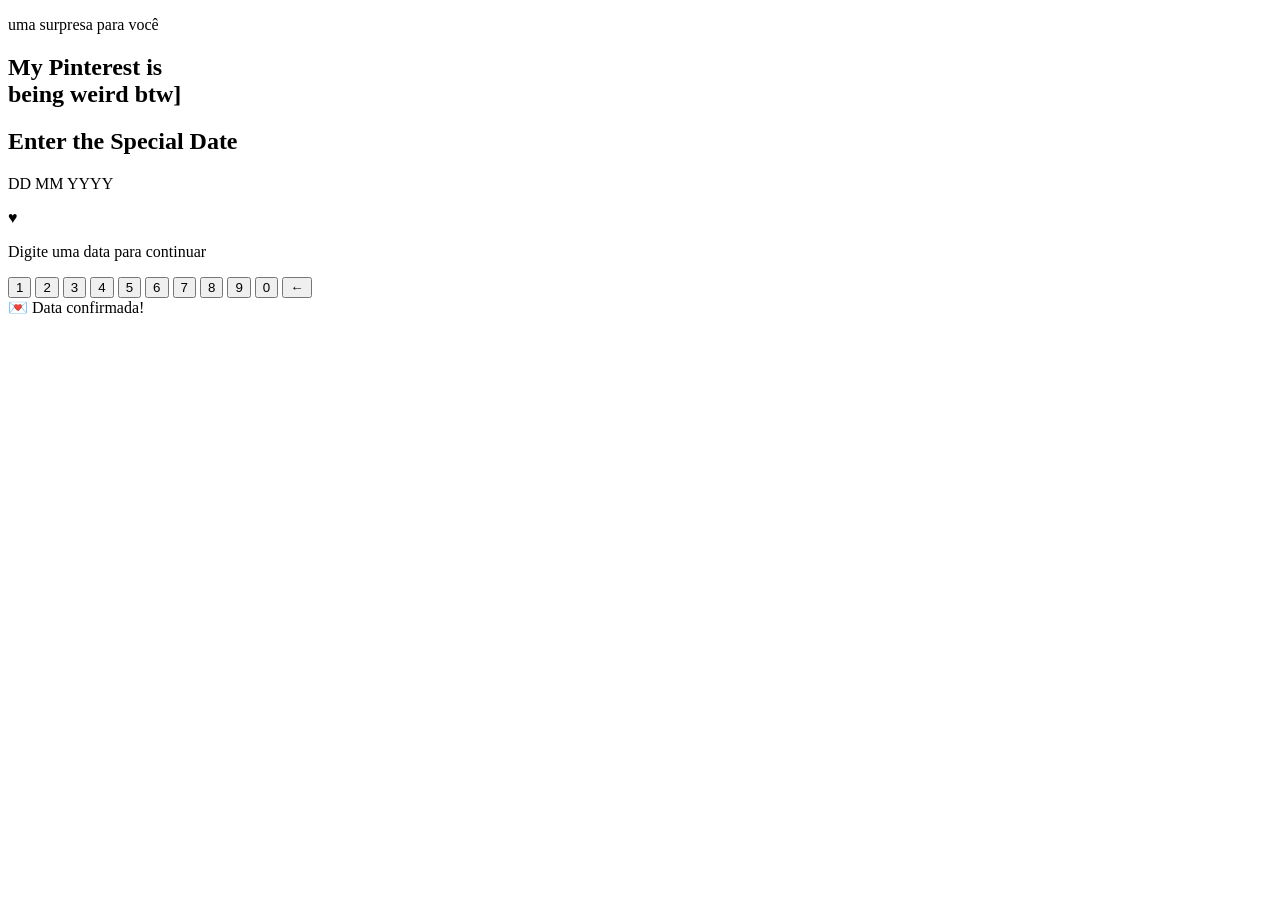
==== entrada-especial/index.html @ fdd42e80 "feat: adicionar entrada original do arquivo zip" ====
<!doctype html>
<html lang="pt-BR">
  <head>
    <meta charset="UTF-8" />
    <meta name="viewport" content="width=device-width, initial-scale=1.0" />
    <meta name="theme-color" content="#fff3fa" />
    <title>Uma data especial</title>
    <link rel="stylesheet" href="styles.css" />
  </head>
  <body>
    <main class="page-shell">
      <section class="hero" aria-labelledby="page-title">
        <p class="eyebrow">uma surpresa para você</p>
        <h1 id="page-title">My Pinterest is<br />being weird btw]</h1>
      </section>

      <section class="date-card" aria-labelledby="date-title">
        <div class="card-content">
          <h2 id="date-title">Enter the Special Date</h2>
          <p class="date-hint">DD MM YYYY</p>

          <div class="date-display" aria-label="Data digitada" aria-live="polite">
            <span class="heart-mark" aria-hidden="true">♥</span>
            <div class="date-slots" id="date-slots"></div>
          </div>
          <p class="status" id="status" role="status">Digite uma data para continuar</p>

          <div class="keypad" aria-label="Teclado numérico">
            <button class="key" type="button" data-key="1">1</button>
            <button class="key" type="button" data-key="2">2</button>
            <button class="key" type="button" data-key="3">3</button>
            <button class="key" type="button" data-key="4">4</button>
            <button class="key" type="button" data-key="5">5</button>
            <button class="key" type="button" data-key="6">6</button>
            <button class="key" type="button" data-key="7">7</button>
            <button class="key" type="button" data-key="8">8</button>
            <button class="key" type="button" data-key="9">9</button>
            <span class="key-spacer" aria-hidden="true"></span>
            <button class="key" type="button" data-key="0">0</button>
            <button class="key key-backspace" type="button" data-action="backspace" aria-label="Apagar último número">←</button>
          </div>
        </div>
      </section>
    </main>

    <div class="success-toast" id="success-toast" role="alert" aria-hidden="true">
      <span aria-hidden="true">💌</span>
      <span>Data confirmada!</span>
    </div>

    <script src="script.js"></script>
  </body>
</html>
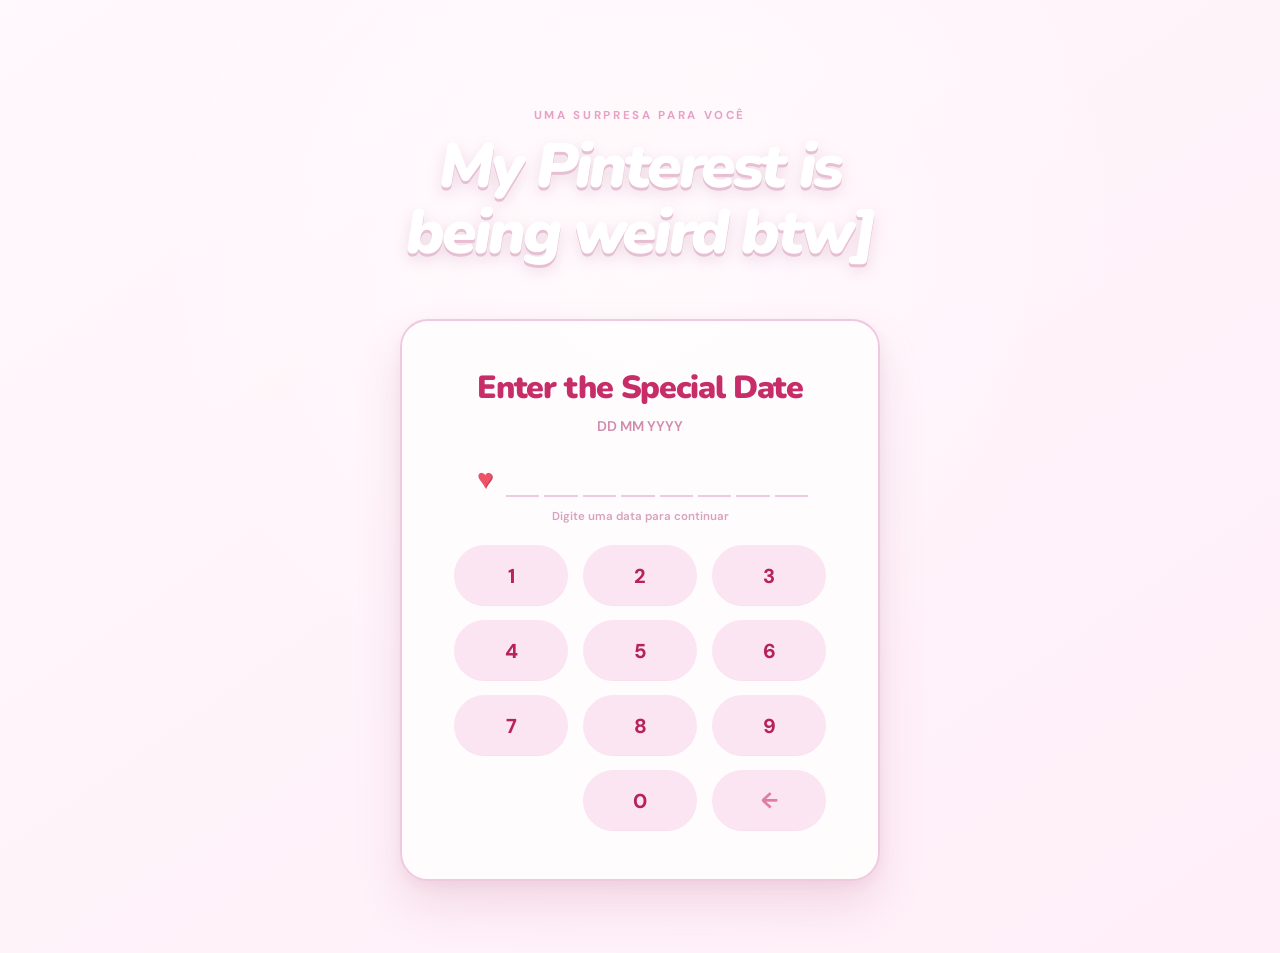
==== commit 401e6241: "feat: adicionar botao prosseguir apos data correta" ====
--- a/entrada-especial/index.html
+++ b/entrada-especial/index.html
@@ -6,6 +6,13 @@
     <meta name="theme-color" content="#fff3fa" />
     <title>Uma data especial</title>
     <link rel="stylesheet" href="styles.css" />
+    <style>
+      #proceed-button{display:none;width:100%;margin-top:18px;padding:14px 20px;border:0;border-radius:999px;background:#c62d69;color:#fff;font:700 15px 'DM Sans',Arial,sans-serif;cursor:pointer;box-shadow:0 10px 24px rgba(198,45,105,.2);transition:transform .15s ease,background .15s ease}
+      #proceed-button.visible{display:block;animation:proceedIn .35s ease both}
+      #proceed-button:active{transform:scale(.98)}
+      #proceed-button:hover{background:#b7215c}
+      @keyframes proceedIn{from{opacity:0;transform:translateY(8px)}to{opacity:1;transform:translateY(0)}}
+    </style>
   </head>
   <body>
     <main class="page-shell">
@@ -39,6 +46,8 @@
             <button class="key" type="button" data-key="0">0</button>
             <button class="key key-backspace" type="button" data-action="backspace" aria-label="Apagar último número">←</button>
           </div>
+
+          <button id="proceed-button" type="button" aria-hidden="true">prosseguir</button>
         </div>
       </section>
     </main>
--- a/entrada-especial/styles.css
+++ b/entrada-especial/styles.css
@@ -0,0 +1,207 @@
+@import url('https://fonts.googleapis.com/css2?family=DM+Sans:wght@400;500;600;700&family=Nunito:wght@700;800;900&display=swap');
+
+:root {
+  --pink-bg: #fff3fa;
+  --pink-card: #fffdfd;
+  --pink-soft: #fce5f3;
+  --pink-soft-hover: #f8d3ea;
+  --pink-line: #efc9df;
+  --pink-main: #c62d69;
+  --pink-dark: #b7215c;
+  --text-muted: #d18cae;
+  --shadow: 0 24px 45px rgba(173, 84, 124, 0.16), 0 5px 12px rgba(173, 84, 124, 0.08);
+}
+
+* { box-sizing: border-box; }
+
+html { min-height: 100%; }
+
+body {
+  min-height: 100vh;
+  margin: 0;
+  color: var(--pink-main);
+  background:
+    radial-gradient(circle at 50% 26%, rgba(255, 255, 255, 0.54), transparent 32rem),
+    linear-gradient(145deg, #fff8fc 0%, var(--pink-bg) 52%, #ffeff8 100%);
+  font-family: 'DM Sans', Arial, sans-serif;
+}
+
+button { font: inherit; }
+
+.page-shell {
+  width: min(100%, 760px);
+  min-height: 100vh;
+  margin: 0 auto;
+  padding: clamp(62px, 12vh, 128px) 24px 72px;
+  display: flex;
+  flex-direction: column;
+  align-items: center;
+}
+
+.hero {
+  margin-bottom: clamp(34px, 6vh, 60px);
+  text-align: center;
+}
+
+.eyebrow {
+  margin: 0 0 11px;
+  color: #e6a1c4;
+  font-size: 0.72rem;
+  font-weight: 700;
+  letter-spacing: 0.23em;
+  text-transform: uppercase;
+}
+
+h1 {
+  margin: 0;
+  color: #fff;
+  font-family: 'Nunito', Arial, sans-serif;
+  font-size: clamp(2.15rem, 6vw, 3.9rem);
+  font-style: italic;
+  font-weight: 900;
+  line-height: 1.05;
+  letter-spacing: -0.055em;
+  text-shadow: 0 3px 0 #e7bfd3, 0 6px 15px rgba(177, 105, 143, 0.21);
+}
+
+.date-card {
+  width: min(100%, 480px);
+  border: 2px solid var(--pink-line);
+  border-radius: 28px;
+  background: rgba(255, 253, 253, 0.93);
+  box-shadow: var(--shadow);
+}
+
+.card-content {
+  padding: clamp(31px, 6vw, 45px) clamp(24px, 7vw, 52px) clamp(34px, 6vw, 48px);
+}
+
+h2 {
+  margin: 0;
+  text-align: center;
+  color: var(--pink-main);
+  font-family: 'Nunito', Arial, sans-serif;
+  font-size: clamp(1.42rem, 4vw, 2rem);
+  font-weight: 900;
+  letter-spacing: -0.035em;
+}
+
+.date-hint {
+  margin: 8px 0 23px;
+  color: var(--text-muted);
+  font-size: 0.88rem;
+  font-weight: 600;
+  text-align: center;
+}
+
+.date-display {
+  min-height: 46px;
+  display: flex;
+  align-items: end;
+  justify-content: center;
+  gap: 8px;
+  padding: 0 0 7px;
+}
+
+.heart-mark {
+  width: 26px;
+  flex: 0 0 26px;
+  color: #ee5269;
+  font-size: 1.7rem;
+  line-height: 1;
+  text-align: center;
+  transform: translateY(-5px);
+  text-shadow: 1px 1px 0 #c93f55;
+}
+
+.date-slots {
+  width: min(100%, 302px);
+  display: grid;
+  grid-template-columns: repeat(8, 1fr);
+  gap: 5px;
+}
+
+.slot {
+  height: 29px;
+  display: grid;
+  place-items: center;
+  border-bottom: 2px solid var(--pink-line);
+  color: var(--pink-main);
+  font-size: 1rem;
+  font-weight: 800;
+  transition: border-color 160ms ease, color 160ms ease;
+}
+
+.slot.filled { border-color: var(--pink-main); }
+
+.status {
+  min-height: 18px;
+  margin: 5px 0 18px;
+  color: #d8a2bd;
+  font-size: 0.72rem;
+  font-weight: 600;
+  text-align: center;
+}
+
+.keypad {
+  display: grid;
+  grid-template-columns: repeat(3, minmax(0, 1fr));
+  gap: 14px 15px;
+}
+
+.key {
+  min-height: 61px;
+  border: 0;
+  border-radius: 999px;
+  color: var(--pink-dark);
+  background: var(--pink-soft);
+  cursor: pointer;
+  font-size: 1.26rem;
+  font-weight: 800;
+  box-shadow: inset 0 -1px 0 rgba(190, 63, 116, 0.03);
+  transition: transform 140ms ease, background 140ms ease, box-shadow 140ms ease;
+  -webkit-tap-highlight-color: transparent;
+}
+
+.key:hover { background: var(--pink-soft-hover); }
+.key:focus-visible { outline: 3px solid #bc5d8c; outline-offset: 3px; }
+.key:active { transform: translateY(2px) scale(0.98); box-shadow: none; }
+.key-backspace { color: #dc7ea8; font-size: 1.38rem; }
+.key-spacer { display: block; }
+
+.success-toast {
+  position: fixed;
+  top: 24px;
+  left: 50%;
+  display: flex;
+  align-items: center;
+  gap: 9px;
+  padding: 12px 19px;
+  border: 1px solid #f3bfd9;
+  border-radius: 999px;
+  color: var(--pink-dark);
+  background: #fff;
+  box-shadow: 0 12px 30px rgba(166, 75, 118, 0.17);
+  font-size: 0.9rem;
+  font-weight: 800;
+  opacity: 0;
+  pointer-events: none;
+  transform: translate(-50%, -14px);
+  transition: opacity 220ms ease, transform 220ms ease;
+}
+
+.success-toast.visible { opacity: 1; transform: translate(-50%, 0); }
+
+@media (max-width: 520px) {
+  .page-shell { padding-right: 17px; padding-left: 17px; }
+  .hero { margin-bottom: 30px; }
+  .eyebrow { font-size: 0.62rem; }
+  .date-card { border-radius: 23px; }
+  .card-content { padding-right: 20px; padding-left: 20px; }
+  .keypad { gap: 11px 10px; }
+  .key { min-height: 57px; }
+}
+
+@media (prefers-reduced-motion: reduce) {
+  *, *::before, *::after { scroll-behavior: auto !important; transition-duration: 0.01ms !important; }
+}
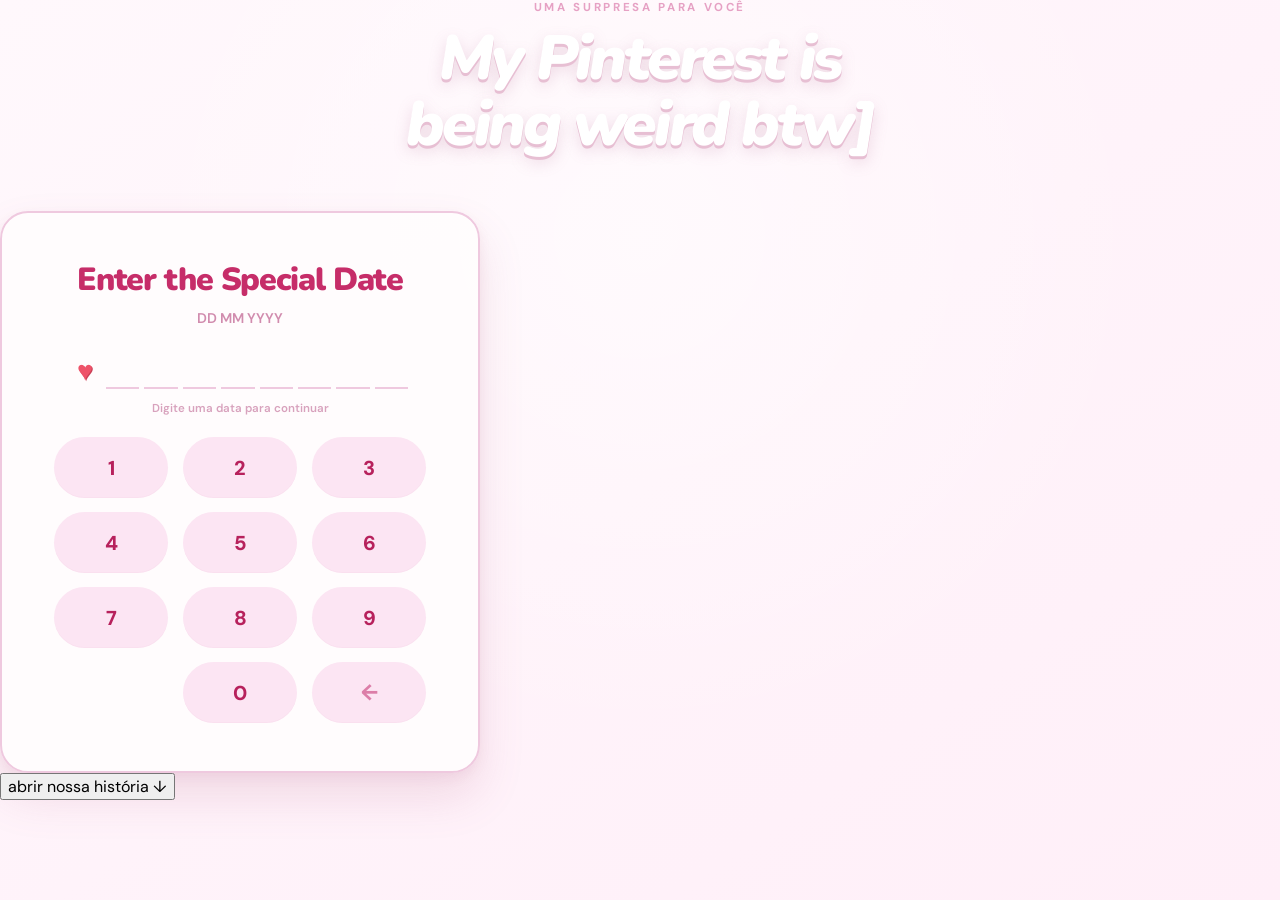
==== commit 1dd0dbdc: "fix: restaurar entrada original do zip" ====
--- a/entrada-especial/index.html
+++ b/entrada-especial/index.html
@@ -2,61 +2,36 @@
 <html lang="pt-BR">
   <head>
     <meta charset="UTF-8" />
-    <meta name="viewport" content="width=device-width, initial-scale=1.0" />
-    <meta name="theme-color" content="#fff3fa" />
+    <meta name="viewport" content="width=device-width, initial-scale=1.0, viewport-fit=cover" />
+    <meta name="theme-color" content="#faf9ef" />
     <title>Uma data especial</title>
     <link rel="stylesheet" href="styles.css" />
-    <style>
-      #proceed-button{display:none;width:100%;margin-top:18px;padding:14px 20px;border:0;border-radius:999px;background:#c62d69;color:#fff;font:700 15px 'DM Sans',Arial,sans-serif;cursor:pointer;box-shadow:0 10px 24px rgba(198,45,105,.2);transition:transform .15s ease,background .15s ease}
-      #proceed-button.visible{display:block;animation:proceedIn .35s ease both}
-      #proceed-button:active{transform:scale(.98)}
-      #proceed-button:hover{background:#b7215c}
-      @keyframes proceedIn{from{opacity:0;transform:translateY(8px)}to{opacity:1;transform:translateY(0)}}
-    </style>
   </head>
   <body>
-    <main class="page-shell">
-      <section class="hero" aria-labelledby="page-title">
-        <p class="eyebrow">uma surpresa para você</p>
-        <h1 id="page-title">My Pinterest is<br />being weird btw]</h1>
-      </section>
-
-      <section class="date-card" aria-labelledby="date-title">
-        <div class="card-content">
-          <h2 id="date-title">Enter the Special Date</h2>
-          <p class="date-hint">DD MM YYYY</p>
-
-          <div class="date-display" aria-label="Data digitada" aria-live="polite">
-            <span class="heart-mark" aria-hidden="true">♥</span>
-            <div class="date-slots" id="date-slots"></div>
+    <main class="entry-screen" id="entry-screen">
+      <div class="entry-content">
+        <section class="hero" aria-labelledby="page-title">
+          <p class="eyebrow">uma surpresa para você</p>
+          <h1 id="page-title">My Pinterest is<br />being weird btw]</h1>
+        </section>
+        <section class="date-card" aria-labelledby="date-title">
+          <div class="card-content">
+            <h2 id="date-title">Enter the Special Date</h2>
+            <p class="date-hint">DD MM YYYY</p>
+            <div class="date-display" aria-label="Data digitada" aria-live="polite"><span class="heart-mark" aria-hidden="true">♥</span><div class="date-slots" id="date-slots"></div></div>
+            <p class="status" id="status" role="status">Digite uma data para continuar</p>
+            <div class="keypad" aria-label="Teclado numérico">
+              <button class="key" type="button" data-key="1">1</button><button class="key" type="button" data-key="2">2</button><button class="key" type="button" data-key="3">3</button>
+              <button class="key" type="button" data-key="4">4</button><button class="key" type="button" data-key="5">5</button><button class="key" type="button" data-key="6">6</button>
+              <button class="key" type="button" data-key="7">7</button><button class="key" type="button" data-key="8">8</button><button class="key" type="button" data-key="9">9</button>
+              <span class="key-spacer" aria-hidden="true"></span><button class="key" type="button" data-key="0">0</button><button class="key key-backspace" type="button" data-action="backspace" aria-label="Apagar último número">←</button>
+            </div>
           </div>
-          <p class="status" id="status" role="status">Digite uma data para continuar</p>
-
-          <div class="keypad" aria-label="Teclado numérico">
-            <button class="key" type="button" data-key="1">1</button>
-            <button class="key" type="button" data-key="2">2</button>
-            <button class="key" type="button" data-key="3">3</button>
-            <button class="key" type="button" data-key="4">4</button>
-            <button class="key" type="button" data-key="5">5</button>
-            <button class="key" type="button" data-key="6">6</button>
-            <button class="key" type="button" data-key="7">7</button>
-            <button class="key" type="button" data-key="8">8</button>
-            <button class="key" type="button" data-key="9">9</button>
-            <span class="key-spacer" aria-hidden="true"></span>
-            <button class="key" type="button" data-key="0">0</button>
-            <button class="key key-backspace" type="button" data-action="backspace" aria-label="Apagar último número">←</button>
-          </div>
-
-          <button id="proceed-button" type="button" aria-hidden="true">prosseguir</button>
-        </div>
-      </section>
+        </section>
+        <div class="continue-area" id="continue-area" aria-hidden="true"><button class="continue-button" id="open-book" type="button">abrir nossa história <span aria-hidden="true">↓</span></button></div>
+      </div>
     </main>
-
-    <div class="success-toast" id="success-toast" role="alert" aria-hidden="true">
-      <span aria-hidden="true">💌</span>
-      <span>Data confirmada!</span>
-    </div>
-
+    <div class="success-toast" id="success-toast" role="alert" aria-hidden="true"><span aria-hidden="true">💌</span><span>Data confirmada!</span></div>
     <script src="script.js"></script>
   </body>
 </html>
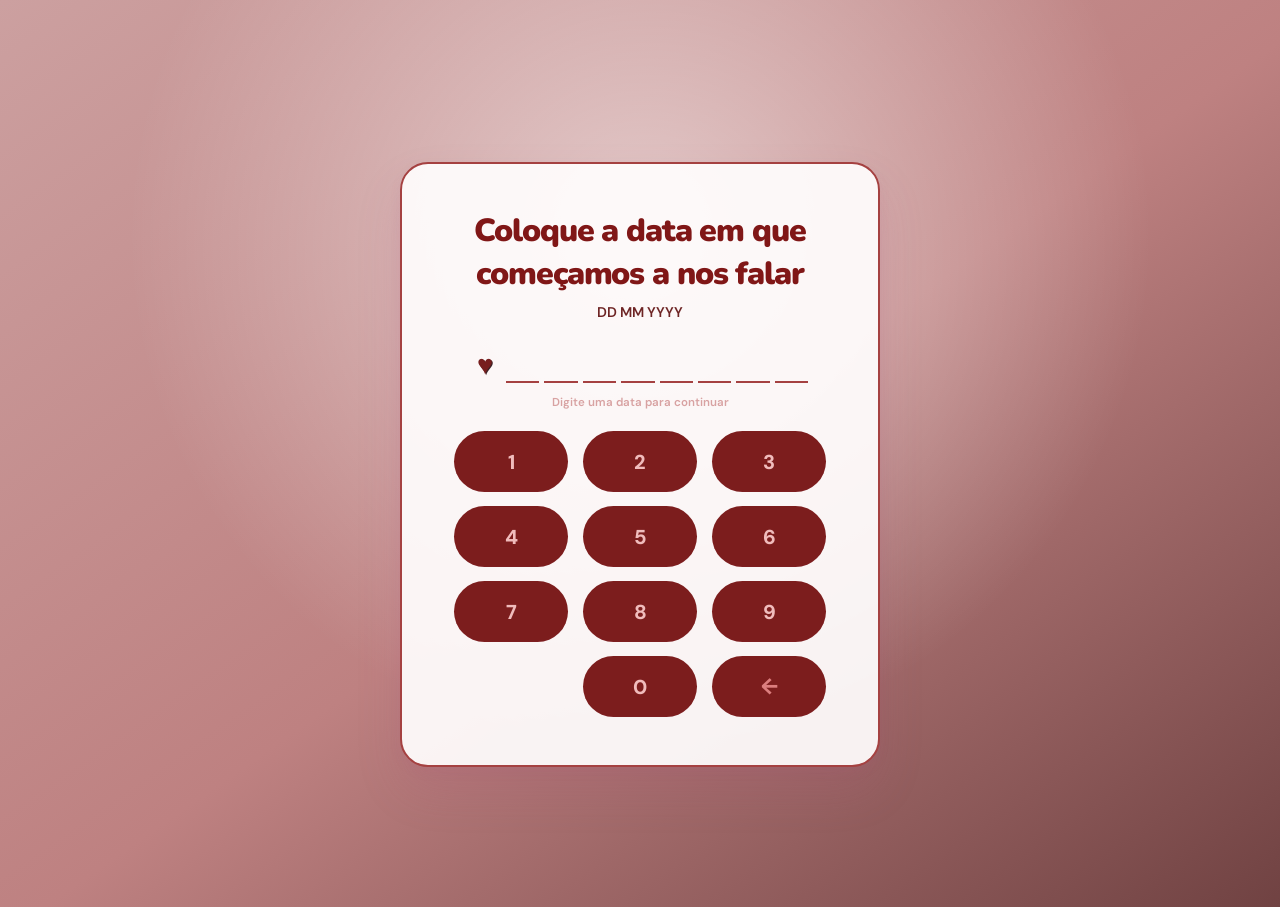
==== commit fb662867: "melhorias" ====
--- a/entrada-especial/index.html
+++ b/entrada-especial/index.html
@@ -4,19 +4,17 @@
     <meta charset="UTF-8" />
     <meta name="viewport" content="width=device-width, initial-scale=1.0, viewport-fit=cover" />
     <meta name="theme-color" content="#faf9ef" />
-    <title>Uma data especial</title>
-    <link rel="stylesheet" href="styles.css" />
+    <title>eu te amo</title>
+    <link rel="stylesheet" href="entry.css" />
   </head>
   <body>
     <main class="entry-screen" id="entry-screen">
       <div class="entry-content">
         <section class="hero" aria-labelledby="page-title">
-          <p class="eyebrow">uma surpresa para você</p>
-          <h1 id="page-title">My Pinterest is<br />being weird btw]</h1>
         </section>
         <section class="date-card" aria-labelledby="date-title">
           <div class="card-content">
-            <h2 id="date-title">Enter the Special Date</h2>
+            <h2 id="date-title">Coloque a data em que começamos a nos falar</h2>
             <p class="date-hint">DD MM YYYY</p>
             <div class="date-display" aria-label="Data digitada" aria-live="polite"><span class="heart-mark" aria-hidden="true">♥</span><div class="date-slots" id="date-slots"></div></div>
             <p class="status" id="status" role="status">Digite uma data para continuar</p>
@@ -28,10 +26,10 @@
             </div>
           </div>
         </section>
-        <div class="continue-area" id="continue-area" aria-hidden="true"><button class="continue-button" id="open-book" type="button">abrir nossa história <span aria-hidden="true">↓</span></button></div>
+        <div class="continue-area" id="continue-area" aria-hidden="true"><button class="continue-button" id="open-book" type="button">começar<span aria-hidden="true">↓</span></button></div>
       </div>
     </main>
-    <div class="success-toast" id="success-toast" role="alert" aria-hidden="true"><span aria-hidden="true">💌</span><span>Data confirmada!</span></div>
+    <div class="success-toast" id="success-toast" role="alert" aria-hidden="true"><span aria-hidden="true"></span><span>Data confirmada!</span></div>
     <script src="script.js"></script>
   </body>
 </html>
--- a/entrada-especial/entry.css
+++ b/entrada-especial/entry.css
@@ -0,0 +1,318 @@
+@import url("https://fonts.googleapis.com/css2?family=DM+Sans:wght@400;500;600;700&family=Nunito:wght@700;800;900&display=swap");
+
+:root {
+  --pink-bg: #be8181;
+  --pink-card: #b16969;
+  --pink-soft: #7c1d1d;
+  --pink-soft-hover: #bd6a6a;
+  --pink-line: #a54141;
+  --pink-main: #801717;
+  --pink-dark: #f0bcbc;
+  --text-muted: #6e2525;
+  --shadow:
+    0 24px 45px rgba(173, 84, 124, 0.16), 0 5px 12px rgba(173, 84, 124, 0.08);
+}
+
+* {
+  box-sizing: border-box;
+}
+
+html {
+  min-height: 100%;
+}
+
+body {
+  min-height: 100vh;
+  margin: 0;
+  color: var(--pink-main);
+  background:
+    radial-gradient(
+      circle at 50% 26%,
+      rgba(255, 255, 255, 0.54),
+      transparent 32rem
+    ),
+    linear-gradient(145deg, #cca0a0 0%, var(--pink-bg) 52%, #704242 100%);
+  font-family: "DM Sans", Arial, sans-serif;
+}
+
+button {
+  font: inherit;
+}
+
+.entry-screen {
+  width: min(100%, 760px);
+  min-height: 100vh;
+  margin: 0 auto;
+  padding: clamp(62px, 12vh, 128px) 24px 72px;
+  display: flex;
+  flex-direction: column;
+  align-items: center;
+}
+
+.entry-content {
+  width: 100%;
+  display: flex;
+  flex-direction: column;
+  align-items: center;
+}
+
+.hero {
+  margin-bottom: clamp(34px, 6vh, 60px);
+  text-align: center;
+}
+
+.eyebrow {
+  margin: 0 0 11px;
+  color: #f0e4e4;
+  font-size: 0.72rem;
+  font-weight: 700;
+  letter-spacing: 0.23em;
+  text-transform: uppercase;
+}
+
+h1 {
+  margin: 0;
+  color: #461111;
+  font-family: "Nunito", Arial, sans-serif;
+  font-size: clamp(2.15rem, 6vw, 3.9rem);
+  font-style: italic;
+  font-weight: 900;
+  line-height: 1.05;
+  letter-spacing: -0.055em;
+  text-shadow:
+    0 3px 0 #552e2e,
+    0 6px 15px rgba(177, 105, 143, 0.21);
+}
+
+.date-card {
+  width: min(100%, 480px);
+  border: 2px solid var(--pink-line);
+  border-radius: 28px;
+  background: rgba(255, 253, 253, 0.93);
+  box-shadow: var(--shadow);
+}
+
+.card-content {
+  padding: clamp(31px, 6vw, 45px) clamp(24px, 7vw, 52px) clamp(34px, 6vw, 48px);
+}
+
+h2 {
+  margin: 0;
+  text-align: center;
+  color: var(--pink-main);
+  font-family: "Nunito", Arial, sans-serif;
+  font-size: clamp(1.42rem, 4vw, 2rem);
+  font-weight: 900;
+  letter-spacing: -0.035em;
+}
+
+.date-hint {
+  margin: 8px 0 23px;
+  color: var(--text-muted);
+  font-size: 0.88rem;
+  font-weight: 600;
+  text-align: center;
+}
+
+.date-display {
+  min-height: 46px;
+  display: flex;
+  align-items: end;
+  justify-content: center;
+  gap: 8px;
+  padding: 0 0 7px;
+}
+
+.heart-mark {
+  width: 26px;
+  flex: 0 0 26px;
+  color: #771e1e;
+  font-size: 1.7rem;
+  line-height: 1;
+  text-align: center;
+  transform: translateY(-5px);
+  text-shadow: 1px 1px 0 #3d2226;
+}
+
+.date-slots {
+  width: min(100%, 302px);
+  display: grid;
+  grid-template-columns: repeat(8, 1fr);
+  gap: 5px;
+}
+
+.slot {
+  height: 29px;
+  display: grid;
+  place-items: center;
+  border-bottom: 2px solid var(--pink-line);
+  color: var(--pink-main);
+  font-size: 1rem;
+  font-weight: 800;
+  transition:
+    border-color 160ms ease,
+    color 160ms ease;
+}
+
+.slot.filled {
+  border-color: var(--pink-main);
+}
+
+.status {
+  min-height: 18px;
+  margin: 5px 0 18px;
+  color: #d8a2a2;
+  font-size: 0.72rem;
+  font-weight: 600;
+  text-align: center;
+}
+
+.keypad {
+  display: grid;
+  grid-template-columns: repeat(3, minmax(0, 1fr));
+  gap: 14px 15px;
+}
+
+.key {
+  min-height: 61px;
+  border: 0;
+  border-radius: 999px;
+  color: var(--pink-dark);
+  background: var(--pink-soft);
+  cursor: pointer;
+  font-size: 1.26rem;
+  font-weight: 800;
+  box-shadow: inset 0 -1px 0 rgba(190, 63, 116, 0.03);
+  transition:
+    transform 140ms ease,
+    background 140ms ease,
+    box-shadow 140ms ease;
+  -webkit-tap-highlight-color: transparent;
+}
+
+.key:hover {
+  background: var(--pink-soft-hover);
+}
+.key:focus-visible {
+  outline: 3px solid #bc5d5d;
+  outline-offset: 3px;
+}
+.key:active {
+  transform: translateY(2px) scale(0.98);
+  box-shadow: none;
+}
+.key-backspace {
+  color: #dc7e7e;
+  font-size: 1.38rem;
+}
+.key-spacer {
+  display: block;
+}
+
+.success-toast {
+  position: fixed;
+  top: 24px;
+  left: 50%;
+  display: flex;
+  align-items: center;
+  gap: 9px;
+  padding: 12px 19px;
+  border: 1px solid #f3bfbf;
+  border-radius: 999px;
+  color: var(--pink-dark);
+  background: #fff;
+  box-shadow: 0 12px 30px rgba(166, 75, 118, 0.17);
+  font-size: 0.9rem;
+  font-weight: 800;
+  opacity: 0;
+  pointer-events: none;
+  transform: translate(-50%, -14px);
+  transition:
+    opacity 220ms ease,
+    transform 220ms ease;
+}
+
+.success-toast.visible {
+  opacity: 1;
+  transform: translate(-50%, 0);
+}
+
+.continue-area {
+  width: min(100%, 480px);
+  margin-top: 24px;
+  display: grid;
+  place-items: center;
+  opacity: 0;
+  pointer-events: none;
+  transform: translateY(10px);
+  transition:
+    opacity 220ms ease,
+    transform 220ms ease;
+}
+
+.continue-area.ready {
+  opacity: 1;
+  pointer-events: auto;
+  transform: translateY(0);
+}
+
+.continue-button {
+  border: 0;
+  border-radius: 999px;
+  padding: 13px 22px;
+  color: #fff;
+  background: var(--pink-main);
+  cursor: pointer;
+  font-size: 0.9rem;
+  font-weight: 800;
+  box-shadow: 0 10px 22px rgba(198, 45, 105, 0.2);
+  transition:
+    background 140ms ease,
+    transform 140ms ease;
+}
+
+.continue-button:hover {
+  background: var(--pink-dark);
+}
+.continue-button:focus-visible {
+  outline: 3px solid #bc5d5d;
+  outline-offset: 3px;
+}
+.continue-button:active {
+  transform: translateY(2px);
+}
+
+@media (max-width: 520px) {
+  .entry-screen {
+    padding-right: 17px;
+    padding-left: 17px;
+  }
+  .hero {
+    margin-bottom: 30px;
+  }
+  .eyebrow {
+    font-size: 0.62rem;
+  }
+  .date-card {
+    border-radius: 23px;
+  }
+  .card-content {
+    padding-right: 20px;
+    padding-left: 20px;
+  }
+  .keypad {
+    gap: 11px 10px;
+  }
+  .key {
+    min-height: 57px;
+  }
+}
+
+@media (prefers-reduced-motion: reduce) {
+  *,
+  *::before,
+  *::after {
+    scroll-behavior: auto !important;
+    transition-duration: 0.01ms !important;
+  }
+}
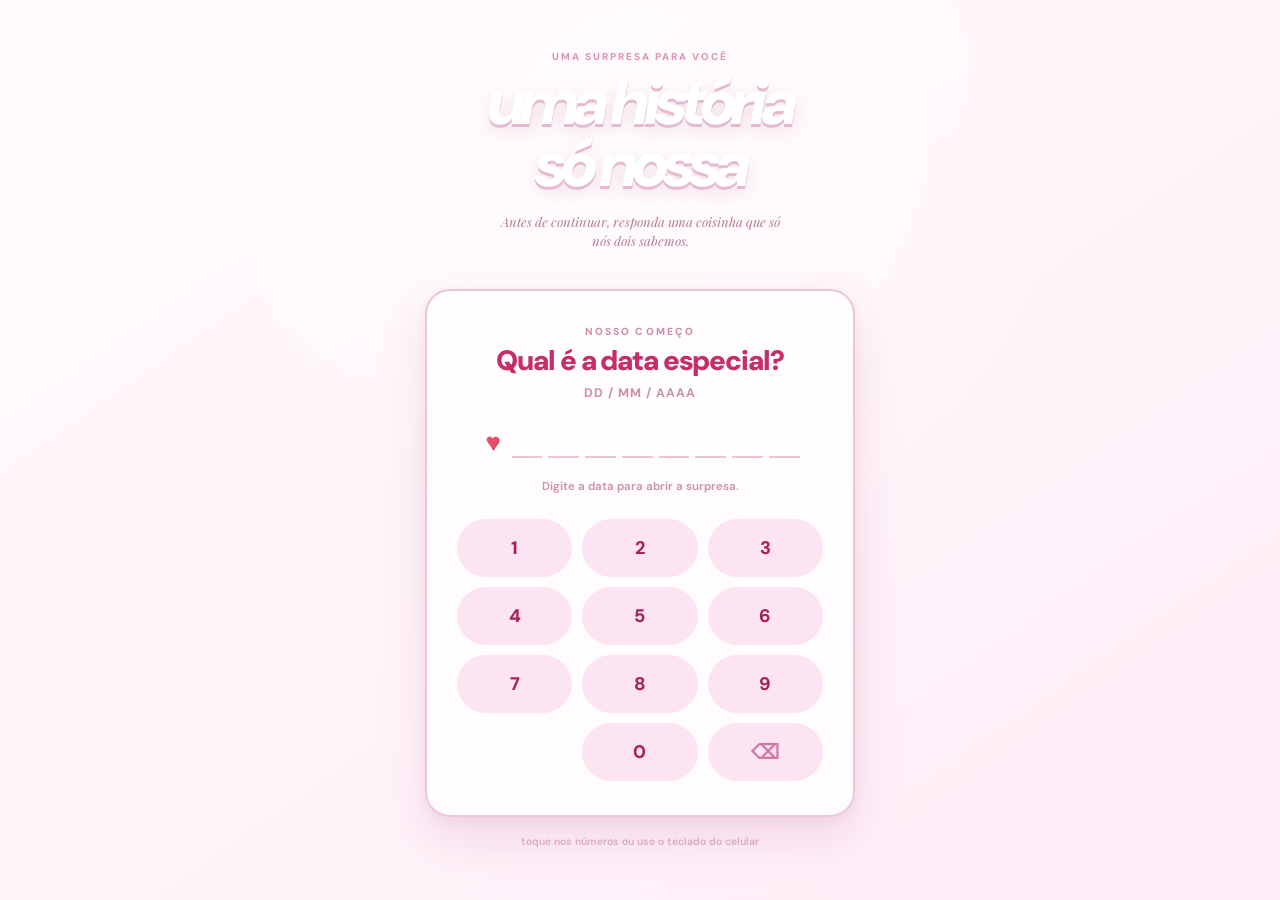
==== commit c9b72ce0: "Improve mobile romantic story experience" ====
--- a/entrada-especial/index.html
+++ b/entrada-especial/index.html
@@ -3,33 +3,64 @@
   <head>
     <meta charset="UTF-8" />
     <meta name="viewport" content="width=device-width, initial-scale=1.0, viewport-fit=cover" />
-    <meta name="theme-color" content="#faf9ef" />
-    <title>eu te amo</title>
+    <meta name="theme-color" content="#fff4fa" />
+    <meta name="description" content="Uma surpresa em forma de história." />
+    <title>Uma história só nossa</title>
     <link rel="stylesheet" href="entry.css" />
   </head>
   <body>
     <main class="entry-screen" id="entry-screen">
       <div class="entry-content">
-        <section class="hero" aria-labelledby="page-title">
-        </section>
+        <header class="entry-intro">
+          <p class="eyebrow">uma surpresa para você</p>
+          <h1>uma história<br />só nossa</h1>
+          <p class="intro-copy">Antes de continuar, responda uma coisinha que só nós dois sabemos.</p>
+        </header>
+
         <section class="date-card" aria-labelledby="date-title">
           <div class="card-content">
-            <h2 id="date-title">Coloque a data em que começamos a nos falar</h2>
-            <p class="date-hint">DD MM YYYY</p>
-            <div class="date-display" aria-label="Data digitada" aria-live="polite"><span class="heart-mark" aria-hidden="true">♥</span><div class="date-slots" id="date-slots"></div></div>
-            <p class="status" id="status" role="status">Digite uma data para continuar</p>
+            <p class="card-kicker">nosso começo</p>
+            <h2 id="date-title">Qual é a data especial?</h2>
+            <p class="date-hint">DD / MM / AAAA</p>
+
+            <div class="date-display" aria-label="Nenhuma data digitada" aria-live="polite">
+              <span class="heart-mark" aria-hidden="true">♥</span>
+              <div class="date-slots" id="date-slots"></div>
+            </div>
+            <p class="status" id="status" role="status">Digite a data para abrir a surpresa.</p>
+
             <div class="keypad" aria-label="Teclado numérico">
-              <button class="key" type="button" data-key="1">1</button><button class="key" type="button" data-key="2">2</button><button class="key" type="button" data-key="3">3</button>
-              <button class="key" type="button" data-key="4">4</button><button class="key" type="button" data-key="5">5</button><button class="key" type="button" data-key="6">6</button>
-              <button class="key" type="button" data-key="7">7</button><button class="key" type="button" data-key="8">8</button><button class="key" type="button" data-key="9">9</button>
-              <span class="key-spacer" aria-hidden="true"></span><button class="key" type="button" data-key="0">0</button><button class="key key-backspace" type="button" data-action="backspace" aria-label="Apagar último número">←</button>
+              <button class="key" type="button" data-key="1">1</button>
+              <button class="key" type="button" data-key="2">2</button>
+              <button class="key" type="button" data-key="3">3</button>
+              <button class="key" type="button" data-key="4">4</button>
+              <button class="key" type="button" data-key="5">5</button>
+              <button class="key" type="button" data-key="6">6</button>
+              <button class="key" type="button" data-key="7">7</button>
+              <button class="key" type="button" data-key="8">8</button>
+              <button class="key" type="button" data-key="9">9</button>
+              <span class="key-spacer" aria-hidden="true"></span>
+              <button class="key" type="button" data-key="0">0</button>
+              <button class="key key-backspace" type="button" data-action="backspace" aria-label="Apagar último número">⌫</button>
             </div>
           </div>
         </section>
-        <div class="continue-area" id="continue-area" aria-hidden="true"><button class="continue-button" id="open-book" type="button">começar<span aria-hidden="true">↓</span></button></div>
+
+        <div class="continue-area" id="continue-area" aria-hidden="true">
+          <button class="continue-button" id="open-book" type="button">
+            abrir nossa história <span aria-hidden="true">↓</span>
+          </button>
+        </div>
+
+        <p class="entry-footnote">toque nos números ou use o teclado do celular</p>
       </div>
     </main>
-    <div class="success-toast" id="success-toast" role="alert" aria-hidden="true"><span aria-hidden="true"></span><span>Data confirmada!</span></div>
+
+    <div class="success-toast" id="success-toast" role="alert" aria-hidden="true">
+      <span aria-hidden="true">💌</span>
+      <span>Data confirmada!</span>
+    </div>
+
     <script src="script.js"></script>
   </body>
 </html>
--- a/entrada-especial/entry.css
+++ b/entrada-especial/entry.css
@@ -1,318 +1,90 @@
-@import url("https://fonts.googleapis.com/css2?family=DM+Sans:wght@400;500;600;700&family=Nunito:wght@700;800;900&display=swap");
+@import url('https://fonts.googleapis.com/css2?family=DM+Sans:wght@400;500;600;700;800;900&family=Playfair+Display:ital,wght@0,400;0,500;0,600;0,700;1,400;1,500;1,600&display=swap');
 
 :root {
-  --pink-bg: #be8181;
-  --pink-card: #b16969;
-  --pink-soft: #7c1d1d;
-  --pink-soft-hover: #bd6a6a;
-  --pink-line: #a54141;
-  --pink-main: #801717;
-  --pink-dark: #f0bcbc;
-  --text-muted: #6e2525;
-  --shadow:
-    0 24px 45px rgba(173, 84, 124, 0.16), 0 5px 12px rgba(173, 84, 124, 0.08);
+  --bg: #fff4fa;
+  --card: #fffdfd;
+  --soft: #fce4f2;
+  --soft-hover: #f8d3e8;
+  --line: #edc5db;
+  --pink: #c62d69;
+  --pink-dark: #a92059;
+  --muted: #cd8eac;
+  --shadow: 0 22px 48px rgba(167, 74, 116, .15), 0 5px 12px rgba(167, 74, 116, .07);
+  --sans: 'DM Sans', Arial, sans-serif;
+  --serif: 'Playfair Display', Georgia, serif;
 }
 
-* {
-  box-sizing: border-box;
+* { box-sizing: border-box; }
+html { min-height: 100%; scroll-behavior: smooth; }
+body { min-width: 280px; min-height: 100svh; margin: 0; overflow-x: hidden; color: var(--pink); background: var(--bg); font-family: var(--sans); }
+button { font: inherit; }
+
+.entry-screen {
+  min-height: 100svh;
+  display: flex;
+  align-items: center;
+  justify-content: center;
+  padding: max(28px, env(safe-area-inset-top)) 14px max(30px, env(safe-area-inset-bottom));
+  background:
+    radial-gradient(circle at 50% 15%, rgba(255,255,255,.7), transparent 28rem),
+    linear-gradient(145deg, #fffafd 0%, var(--bg) 54%, #ffedf7 100%);
 }
 
-html {
-  min-height: 100%;
+.entry-content { width: min(100%, 430px); text-align: center; }
+.entry-intro { margin-bottom: clamp(22px, 5vh, 38px); }
+.eyebrow { margin: 0 0 9px; color: #db93b7; font-size: .62rem; font-weight: 800; letter-spacing: .2em; text-transform: uppercase; }
+.entry-intro h1 { margin: 0; color: #fff; font-size: clamp(2.65rem, 13vw, 4rem); font-weight: 900; font-style: italic; letter-spacing: -.08em; line-height: .97; text-shadow: 0 3px 0 #e5b9d0, 0 7px 18px rgba(177, 105, 143, .18); }
+.intro-copy { max-width: 280px; margin: 16px auto 0; color: #b67a98; font-family: var(--serif); font-size: .82rem; font-style: italic; line-height: 1.45; }
+
+.date-card { width: 100%; border: 2px solid var(--line); border-radius: 25px; background: rgba(255,253,253,.95); box-shadow: var(--shadow); }
+.card-content { padding: clamp(24px, 6vw, 34px) clamp(18px, 6vw, 30px) clamp(25px, 6vw, 34px); }
+.card-kicker { margin: 0 0 7px; color: var(--muted); font-size: .64rem; font-weight: 800; letter-spacing: .2em; text-transform: uppercase; }
+.card-content h2 { margin: 0; color: var(--pink); font-size: clamp(1.25rem, 6.8vw, 1.75rem); font-weight: 900; letter-spacing: -.04em; line-height: 1.15; }
+.date-hint { margin: 8px 0 21px; color: var(--muted); font-size: .78rem; font-weight: 700; letter-spacing: .08em; }
+.date-display { min-height: 42px; display: flex; align-items: end; justify-content: center; gap: 7px; padding-bottom: 6px; }
+.heart-mark { width: 24px; flex: 0 0 24px; color: #ea4d67; font-size: 1.5rem; line-height: 1; transform: translateY(-4px); text-shadow: 1px 1px 0 #ca3a55; }
+.date-slots { width: min(100%, 288px); display: grid; grid-template-columns: repeat(8, 1fr); gap: clamp(3px, 1.4vw, 6px); }
+.slot { height: 28px; display: grid; place-items: center; border-bottom: 2px solid var(--line); color: var(--pink); font-size: .92rem; font-weight: 900; }
+.slot.filled { border-color: var(--pink); }
+.status { min-height: 34px; display: grid; place-items: center; margin: 7px 0 14px; color: var(--muted); font-size: .72rem; font-weight: 600; line-height: 1.3; }
+.status.is-error { color: #b64d74; }
+.status.is-success { color: var(--pink); }
+.keypad { display: grid; grid-template-columns: repeat(3, minmax(0, 1fr)); gap: 10px; }
+.key { min-height: clamp(48px, 13vw, 58px); border: 0; border-radius: 999px; color: var(--pink-dark); background: var(--soft); cursor: pointer; font-size: 1.14rem; font-weight: 800; -webkit-tap-highlight-color: transparent; transition: transform .14s ease, background .14s ease, box-shadow .14s ease; }
+.key:hover { background: var(--soft-hover); }
+.key:active { transform: scale(.97); box-shadow: inset 0 2px 5px rgba(177, 66, 113, .08); }
+.key:focus-visible, .continue-button:focus-visible { outline: 3px solid #bc5d8c; outline-offset: 3px; }
+.key-backspace { color: #d379a1; font-size: 1.25rem; }
+.key-spacer { display: block; }
+
+.continue-area { height: 0; overflow: hidden; opacity: 0; transform: translateY(-8px); transition: height .3s ease, margin .3s ease, opacity .3s ease, transform .3s ease; }
+.continue-area.ready { height: 62px; margin-top: 17px; opacity: 1; transform: translateY(0); }
+.continue-button { padding: 14px 21px; border: 0; border-radius: 999px; color: #fff; background: var(--pink); box-shadow: 0 10px 20px rgba(198,45,105,.2); cursor: pointer; font-size: .83rem; font-weight: 800; }
+.continue-button span { display: inline-block; margin-left: 8px; font-size: 1rem; }
+.entry-footnote { margin: 18px 0 0; color: #dda7c1; font-size: .65rem; font-weight: 600; }
+.success-toast { position: fixed; z-index: 10; top: max(18px, env(safe-area-inset-top)); left: 50%; display: flex; align-items: center; gap: 8px; width: max-content; max-width: calc(100% - 28px); padding: 11px 16px; border: 1px solid #f2bdd7; border-radius: 999px; color: var(--pink-dark); background: #fff; box-shadow: 0 12px 28px rgba(166,75,118,.15); font-size: .78rem; font-weight: 800; opacity: 0; pointer-events: none; transform: translate(-50%, -12px); transition: opacity .2s ease, transform .2s ease; }
+.success-toast.visible { opacity: 1; transform: translate(-50%, 0); }
+
+@media (max-height: 690px) {
+  .entry-screen { align-items: flex-start; }
+  .entry-content { padding-top: 12px; }
+  .entry-intro { margin-bottom: 17px; }
+  .intro-copy { margin-top: 9px; }
+  .card-content { padding-top: 19px; padding-bottom: 21px; }
+  .date-hint { margin-bottom: 12px; }
+  .status { min-height: 25px; margin-bottom: 9px; }
+  .key { min-height: 43px; }
+  .entry-footnote { margin-top: 10px; }
 }
 
-body {
-  min-height: 100vh;
-  margin: 0;
-  color: var(--pink-main);
-  background:
-    radial-gradient(
-      circle at 50% 26%,
-      rgba(255, 255, 255, 0.54),
-      transparent 32rem
-    ),
-    linear-gradient(145deg, #cca0a0 0%, var(--pink-bg) 52%, #704242 100%);
-  font-family: "DM Sans", Arial, sans-serif;
-}
-
-button {
-  font: inherit;
-}
-
-.entry-screen {
-  width: min(100%, 760px);
-  min-height: 100vh;
-  margin: 0 auto;
-  padding: clamp(62px, 12vh, 128px) 24px 72px;
-  display: flex;
-  flex-direction: column;
-  align-items: center;
-}
-
-.entry-content {
-  width: 100%;
-  display: flex;
-  flex-direction: column;
-  align-items: center;
-}
-
-.hero {
-  margin-bottom: clamp(34px, 6vh, 60px);
-  text-align: center;
-}
-
-.eyebrow {
-  margin: 0 0 11px;
-  color: #f0e4e4;
-  font-size: 0.72rem;
-  font-weight: 700;
-  letter-spacing: 0.23em;
-  text-transform: uppercase;
-}
-
-h1 {
-  margin: 0;
-  color: #461111;
-  font-family: "Nunito", Arial, sans-serif;
-  font-size: clamp(2.15rem, 6vw, 3.9rem);
-  font-style: italic;
-  font-weight: 900;
-  line-height: 1.05;
-  letter-spacing: -0.055em;
-  text-shadow:
-    0 3px 0 #552e2e,
-    0 6px 15px rgba(177, 105, 143, 0.21);
-}
-
-.date-card {
-  width: min(100%, 480px);
-  border: 2px solid var(--pink-line);
-  border-radius: 28px;
-  background: rgba(255, 253, 253, 0.93);
-  box-shadow: var(--shadow);
-}
-
-.card-content {
-  padding: clamp(31px, 6vw, 45px) clamp(24px, 7vw, 52px) clamp(34px, 6vw, 48px);
-}
-
-h2 {
-  margin: 0;
-  text-align: center;
-  color: var(--pink-main);
-  font-family: "Nunito", Arial, sans-serif;
-  font-size: clamp(1.42rem, 4vw, 2rem);
-  font-weight: 900;
-  letter-spacing: -0.035em;
-}
-
-.date-hint {
-  margin: 8px 0 23px;
-  color: var(--text-muted);
-  font-size: 0.88rem;
-  font-weight: 600;
-  text-align: center;
-}
-
-.date-display {
-  min-height: 46px;
-  display: flex;
-  align-items: end;
-  justify-content: center;
-  gap: 8px;
-  padding: 0 0 7px;
-}
-
-.heart-mark {
-  width: 26px;
-  flex: 0 0 26px;
-  color: #771e1e;
-  font-size: 1.7rem;
-  line-height: 1;
-  text-align: center;
-  transform: translateY(-5px);
-  text-shadow: 1px 1px 0 #3d2226;
-}
-
-.date-slots {
-  width: min(100%, 302px);
-  display: grid;
-  grid-template-columns: repeat(8, 1fr);
-  gap: 5px;
-}
-
-.slot {
-  height: 29px;
-  display: grid;
-  place-items: center;
-  border-bottom: 2px solid var(--pink-line);
-  color: var(--pink-main);
-  font-size: 1rem;
-  font-weight: 800;
-  transition:
-    border-color 160ms ease,
-    color 160ms ease;
-}
-
-.slot.filled {
-  border-color: var(--pink-main);
-}
-
-.status {
-  min-height: 18px;
-  margin: 5px 0 18px;
-  color: #d8a2a2;
-  font-size: 0.72rem;
-  font-weight: 600;
-  text-align: center;
-}
-
-.keypad {
-  display: grid;
-  grid-template-columns: repeat(3, minmax(0, 1fr));
-  gap: 14px 15px;
-}
-
-.key {
-  min-height: 61px;
-  border: 0;
-  border-radius: 999px;
-  color: var(--pink-dark);
-  background: var(--pink-soft);
-  cursor: pointer;
-  font-size: 1.26rem;
-  font-weight: 800;
-  box-shadow: inset 0 -1px 0 rgba(190, 63, 116, 0.03);
-  transition:
-    transform 140ms ease,
-    background 140ms ease,
-    box-shadow 140ms ease;
-  -webkit-tap-highlight-color: transparent;
-}
-
-.key:hover {
-  background: var(--pink-soft-hover);
-}
-.key:focus-visible {
-  outline: 3px solid #bc5d5d;
-  outline-offset: 3px;
-}
-.key:active {
-  transform: translateY(2px) scale(0.98);
-  box-shadow: none;
-}
-.key-backspace {
-  color: #dc7e7e;
-  font-size: 1.38rem;
-}
-.key-spacer {
-  display: block;
-}
-
-.success-toast {
-  position: fixed;
-  top: 24px;
-  left: 50%;
-  display: flex;
-  align-items: center;
-  gap: 9px;
-  padding: 12px 19px;
-  border: 1px solid #f3bfbf;
-  border-radius: 999px;
-  color: var(--pink-dark);
-  background: #fff;
-  box-shadow: 0 12px 30px rgba(166, 75, 118, 0.17);
-  font-size: 0.9rem;
-  font-weight: 800;
-  opacity: 0;
-  pointer-events: none;
-  transform: translate(-50%, -14px);
-  transition:
-    opacity 220ms ease,
-    transform 220ms ease;
-}
-
-.success-toast.visible {
-  opacity: 1;
-  transform: translate(-50%, 0);
-}
-
-.continue-area {
-  width: min(100%, 480px);
-  margin-top: 24px;
-  display: grid;
-  place-items: center;
-  opacity: 0;
-  pointer-events: none;
-  transform: translateY(10px);
-  transition:
-    opacity 220ms ease,
-    transform 220ms ease;
-}
-
-.continue-area.ready {
-  opacity: 1;
-  pointer-events: auto;
-  transform: translateY(0);
-}
-
-.continue-button {
-  border: 0;
-  border-radius: 999px;
-  padding: 13px 22px;
-  color: #fff;
-  background: var(--pink-main);
-  cursor: pointer;
-  font-size: 0.9rem;
-  font-weight: 800;
-  box-shadow: 0 10px 22px rgba(198, 45, 105, 0.2);
-  transition:
-    background 140ms ease,
-    transform 140ms ease;
-}
-
-.continue-button:hover {
-  background: var(--pink-dark);
-}
-.continue-button:focus-visible {
-  outline: 3px solid #bc5d5d;
-  outline-offset: 3px;
-}
-.continue-button:active {
-  transform: translateY(2px);
-}
-
-@media (max-width: 520px) {
-  .entry-screen {
-    padding-right: 17px;
-    padding-left: 17px;
-  }
-  .hero {
-    margin-bottom: 30px;
-  }
-  .eyebrow {
-    font-size: 0.62rem;
-  }
-  .date-card {
-    border-radius: 23px;
-  }
-  .card-content {
-    padding-right: 20px;
-    padding-left: 20px;
-  }
-  .keypad {
-    gap: 11px 10px;
-  }
-  .key {
-    min-height: 57px;
-  }
+@media (max-width: 340px) {
+  .entry-screen { padding-right: 10px; padding-left: 10px; }
+  .entry-intro h1 { font-size: 2.45rem; }
+  .card-content { padding-right: 14px; padding-left: 14px; }
+  .keypad { gap: 8px; }
+  .key { min-height: 43px; }
 }
 
 @media (prefers-reduced-motion: reduce) {
-  *,
-  *::before,
-  *::after {
-    scroll-behavior: auto !important;
-    transition-duration: 0.01ms !important;
-  }
+  *, *::before, *::after { scroll-behavior: auto !important; transition-duration: .01ms !important; }
 }
